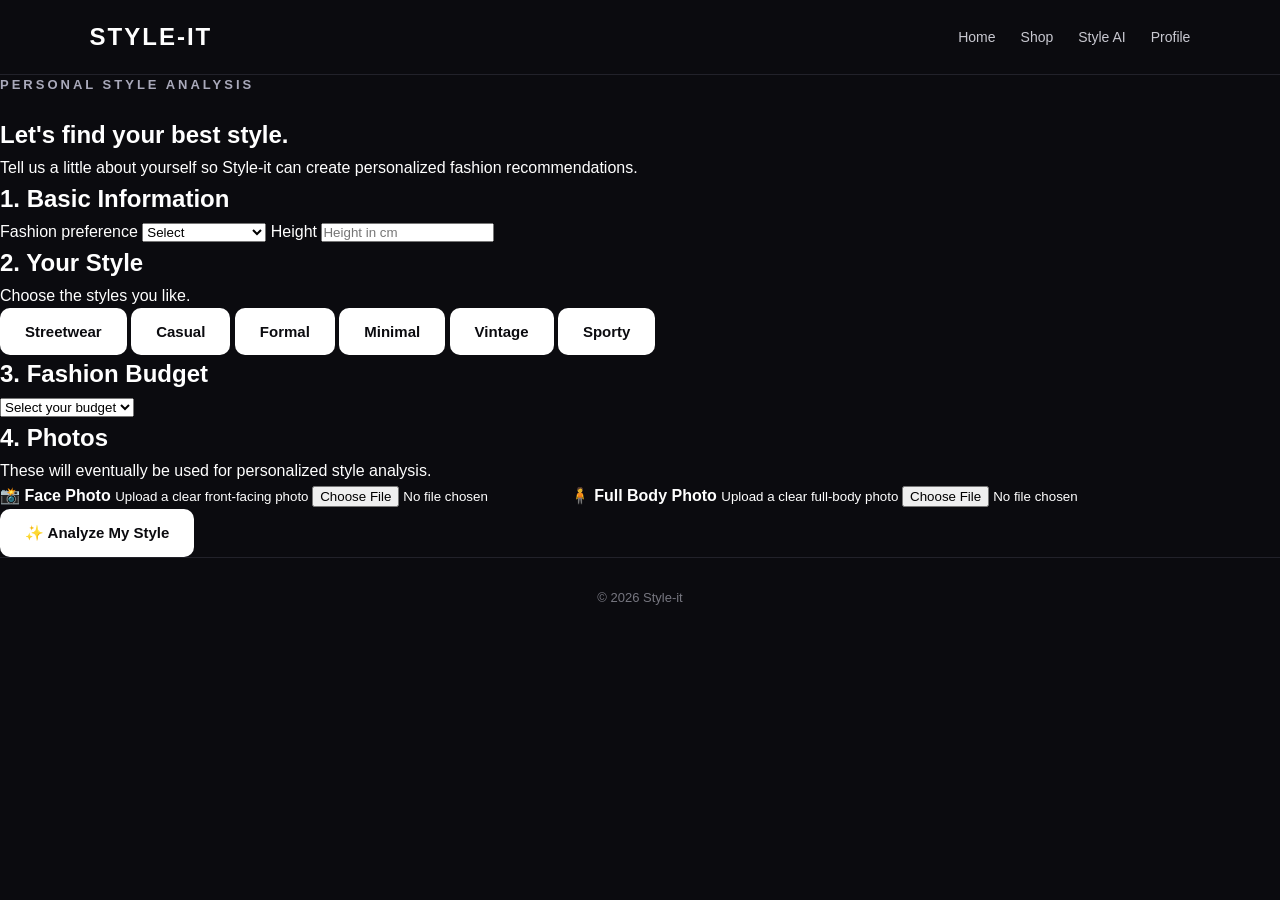
==== analysis.html @ b125848f "Create analysis.html" ====
<!DOCTYPE html>
<html lang="en">
<head>
    <meta charset="UTF-8">
    <meta name="viewport" content="width=device-width, initial-scale=1.0">

    <title>Style-it | Style Analysis</title>

    <link rel="stylesheet" href="style.css">
</head>

<body>

    <header>
        <div class="logo">STYLE-IT</div>

        <nav>
            <a href="index.html">Home</a>
            <a href="#">Shop</a>
            <a href="analysis.html">Style AI</a>
            <a href="#">Profile</a>
        </nav>
    </header>


    <main class="analysis-page">

        <section class="analysis-header">

            <p class="tagline">PERSONAL STYLE ANALYSIS</p>

            <h1>
                Let's find your
                <span>best style.</span>
            </h1>

            <p>
                Tell us a little about yourself so Style-it
                can create personalized fashion recommendations.
            </p>

        </section>


        <section class="analysis-form">

            <div class="form-section">

                <h2>1. Basic Information</h2>

                <label for="gender">Fashion preference</label>

                <select id="gender">
                    <option value="">Select</option>
                    <option value="men">Men's fashion</option>
                    <option value="women">Women's fashion</option>
                    <option value="unisex">Unisex</option>
                </select>


                <label for="height">Height</label>

                <input
                    type="number"
                    id="height"
                    placeholder="Height in cm"
                >

            </div>


            <div class="form-section">

                <h2>2. Your Style</h2>

                <p class="form-description">
                    Choose the styles you like.
                </p>

                <div class="style-options">

                    <button type="button"
                            onclick="selectStyle(this, 'Streetwear')">
                        Streetwear
                    </button>

                    <button type="button"
                            onclick="selectStyle(this, 'Casual')">
                        Casual
                    </button>

                    <button type="button"
                            onclick="selectStyle(this, 'Formal')">
                        Formal
                    </button>

                    <button type="button"
                            onclick="selectStyle(this, 'Minimal')">
                        Minimal
                    </button>

                    <button type="button"
                            onclick="selectStyle(this, 'Vintage')">
                        Vintage
                    </button>

                    <button type="button"
                            onclick="selectStyle(this, 'Sporty')">
                        Sporty
                    </button>

                </div>

            </div>


            <div class="form-section">

                <h2>3. Fashion Budget</h2>

                <select id="budget">

                    <option value="">
                        Select your budget
                    </option>

                    <option value="under500">
                        Under ₹500
                    </option>

                    <option value="500-1000">
                        ₹500 – ₹1,000
                    </option>

                    <option value="1000-2000">
                        ₹1,000 – ₹2,000
                    </option>

                    <option value="2000-5000">
                        ₹2,000 – ₹5,000
                    </option>

                    <option value="5000+">
                        ₹5,000+
                    </option>

                </select>

            </div>


            <div class="form-section">

                <h2>4. Photos</h2>

                <p class="form-description">
                    These will eventually be used for personalized
                    style analysis.
                </p>


                <label class="upload-box">

                    <span>📸</span>

                    <strong>Face Photo</strong>

                    <small>
                        Upload a clear front-facing photo
                    </small>

                    <input
                        type="file"
                        id="facePhoto"
                        accept="image/*"
                    >

                </label>


                <label class="upload-box">

                    <span>🧍</span>

                    <strong>Full Body Photo</strong>

                    <small>
                        Upload a clear full-body photo
                    </small>

                    <input
                        type="file"
                        id="bodyPhoto"
                        accept="image/*"
                    >

                </label>

            </div>


            <button
                class="analyze-button"
                onclick="analyzeStyle()">

                ✨ Analyze My Style

            </button>

        </section>

    </main>


    <footer>

        <p>© 2026 Style-it</p>

    </footer>


    <script src="script.js"></script>

</body>
  </html>
---- style.css ----
* {
    margin: 0;
    padding: 0;
    box-sizing: border-box;
}

html {
    scroll-behavior: smooth;
}

body {
    font-family: Arial, Helvetica, sans-serif;
    background: #0b0b0f;
    color: #ffffff;
    line-height: 1.6;
}

/* HEADER */

header {
    width: 100%;
    padding: 18px 7%;
    display: flex;
    align-items: center;
    justify-content: space-between;
    border-bottom: 1px solid #22222a;
    background: #0b0b0f;
    position: sticky;
    top: 0;
    z-index: 100;
}

.logo {
    font-size: 24px;
    font-weight: 900;
    letter-spacing: 2px;
}

nav {
    display: flex;
    gap: 25px;
}

nav a {
    color: #c8c8d0;
    text-decoration: none;
    font-size: 14px;
    transition: 0.3s;
}

nav a:hover {
    color: #ffffff;
}


/* HERO */

.hero {
    min-height: 650px;
    padding: 80px 7%;
    display: flex;
    align-items: center;
    background:
        radial-gradient(circle at 75% 30%, #292942 0%, transparent 35%),
        radial-gradient(circle at 20% 80%, #18182a 0%, transparent 35%),
        #0b0b0f;
}

.hero-content {
    max-width: 720px;
}

.tagline {
    font-size: 13px;
    letter-spacing: 3px;
    font-weight: bold;
    color: #aaaabb;
    margin-bottom: 20px;
}

.hero h1 {
    font-size: clamp(45px, 8vw, 82px);
    line-height: 1.05;
    letter-spacing: -3px;
    margin-bottom: 25px;
}

.hero h1 span {
    display: block;
    color: #a8a8ff;
}

.hero-text {
    max-width: 600px;
    color: #aaaab5;
    font-size: 17px;
    margin-bottom: 35px;
}

.hero-buttons {
    display: flex;
    gap: 15px;
    flex-wrap: wrap;
}

button {
    border: none;
    padding: 15px 25px;
    border-radius: 10px;
    background: #ffffff;
    color: #0b0b0f;
    font-size: 15px;
    font-weight: bold;
    cursor: pointer;
    transition: 0.25s;
}

button:hover {
    transform: translateY(-2px);
    opacity: 0.9;
}

.secondary-button {
    background: #1b1b23;
    color: #ffffff;
    border: 1px solid #33333d;
}


/* CATEGORIES */

.categories {
    padding: 80px 7%;
    background: #101014;
}

.categories h2,
.feature-section h2 {
    font-size: 34px;
    margin-bottom: 35px;
}

.category-grid {
    display: grid;
    grid-template-columns: repeat(4, 1fr);
    gap: 18px;
}

.category-card {
    background: #17171d;
    border: 1px solid #292931;
    border-radius: 16px;
    padding: 30px 20px;
    min-height: 180px;
    transition: 0.3s;
}

.category-card:hover {
    transform: translateY(-5px);
    border-color: #555565;
}

.category-icon {
    font-size: 38px;
    margin-bottom: 15px;
}

.category-card h3 {
    font-size: 18px;
    margin-bottom: 5px;
}

.category-card p {
    color: #8e8e99;
    font-size: 13px;
}


/* FEATURES */

.feature-section {
    padding: 80px 7%;
}

.features {
    display: grid;
    grid-template-columns: repeat(3, 1fr);
    gap: 20px;
}

.feature {
    padding: 30px;
    border: 1px solid #292931;
    background: #111116;
    border-radius: 16px;
}

.feature span {
    font-size: 35px;
}

.feature h3 {
    margin: 15px 0 8px;
    font-size: 20px;
}

.feature p {
    color: #92929d;
    font-size: 14px;
}


/* FOOTER */

footer {
    padding: 30px 7%;
    border-top: 1px solid #22222a;
    color: #777780;
    text-align: center;
    font-size: 13px;
}


/* MOBILE */

@media (max-width: 800px) {

    header {
        padding: 15px 5%;
    }

    nav {
        display: none;
    }

    .hero {
        min-height: 600px;
        padding: 60px 5%;
    }

    .hero h1 {
        font-size: 48px;
        letter-spacing: -2px;
    }

    .hero-text {
        font-size: 15px;
    }

    .categories,
    .feature-section {
        padding: 60px 5%;
    }

    .category-grid {
        grid-template-columns: repeat(2, 1fr);
    }

    .features {
        grid-template-columns: 1fr;
    }
}


/* SMALL PHONES */

@media (max-width: 450px) {

    .hero h1 {
        font-size: 40px;
    }

    .category-grid {
        grid-template-columns: 1fr 1fr;
        gap: 10px;
    }

    .category-card {
        padding: 20px 15px;
        min-height: 150px;
    }

    .category-icon {
        font-size: 30px;
    }

    .hero-buttons {
        flex-direction: column;
    }

    .hero-buttons button {
        width: 100%;
    }
  }
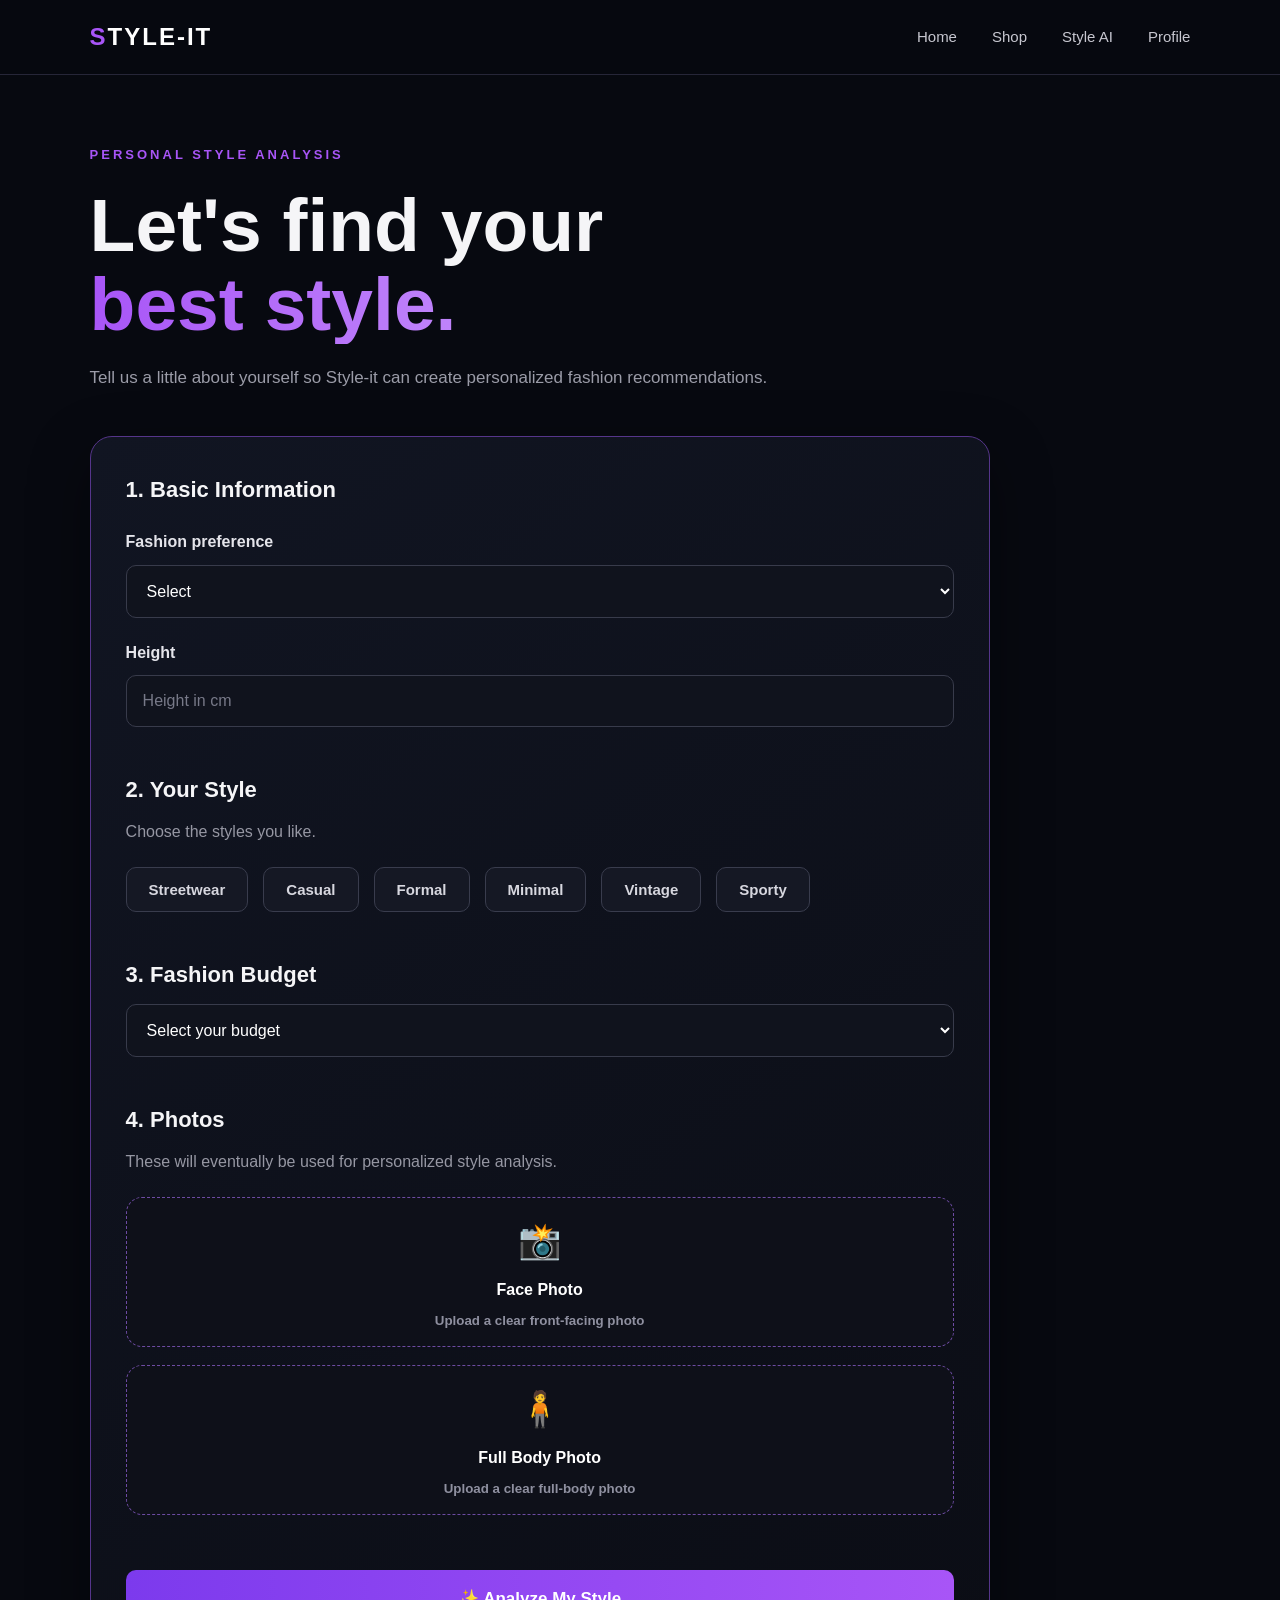
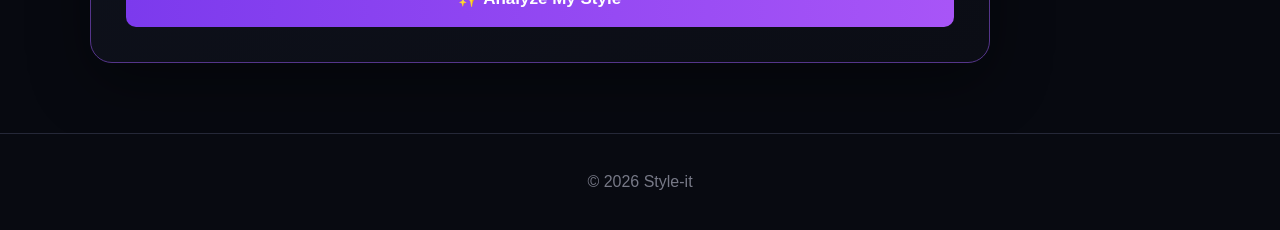
==== commit a2daeedb: "Connect profile navigation" ====
--- a/analysis.html
+++ b/analysis.html
@@ -18,7 +18,7 @@
             <a href="index.html">Home</a>
             <a href="#">Shop</a>
             <a href="analysis.html">Style AI</a>
-            <a href="#">Profile</a>
+            <a href="profile.html">Profile</a>
         </nav>
     </header>
 
--- a/style.css
+++ b/style.css
@@ -1,3 +1,7 @@
+/* =========================================
+   STYLE-IT — PREMIUM DARK AI FASHION DESIGN
+========================================= */
+
 * {
     margin: 0;
     padding: 0;
@@ -10,21 +14,26 @@
 
 body {
     font-family: Arial, Helvetica, sans-serif;
-    background: #0b0b0f;
-    color: #ffffff;
+    background: #070910;
+    color: #f5f5f7;
     line-height: 1.6;
 }
 
-/* HEADER */
+
+/* =========================================
+   HEADER
+========================================= */
 
 header {
     width: 100%;
     padding: 18px 7%;
     display: flex;
+    justify-content: space-between;
     align-items: center;
-    justify-content: space-between;
-    border-bottom: 1px solid #22222a;
-    background: #0b0b0f;
+
+    background: rgba(7, 9, 16, 0.95);
+    border-bottom: 1px solid #262638;
+
     position: sticky;
     top: 0;
     z-index: 100;
@@ -34,199 +43,649 @@
     font-size: 24px;
     font-weight: 900;
     letter-spacing: 2px;
+    color: #ffffff;
+}
+
+.logo::first-letter {
+    color: #a855f7;
 }
 
 nav {
     display: flex;
-    gap: 25px;
+    gap: 35px;
 }
 
 nav a {
-    color: #c8c8d0;
+    color: #c7c7d0;
     text-decoration: none;
-    font-size: 14px;
+    font-size: 15px;
     transition: 0.3s;
 }
 
 nav a:hover {
-    color: #ffffff;
-}
-
-
-/* HERO */
+    color: #a855f7;
+}
+
+
+/* =========================================
+   HERO
+========================================= */
 
 .hero {
     min-height: 650px;
-    padding: 80px 7%;
+    padding: 100px 7%;
+
     display: flex;
     align-items: center;
+
     background:
-        radial-gradient(circle at 75% 30%, #292942 0%, transparent 35%),
-        radial-gradient(circle at 20% 80%, #18182a 0%, transparent 35%),
-        #0b0b0f;
+        radial-gradient(
+            circle at 75% 30%,
+            rgba(124, 58, 237, 0.18),
+            transparent 30%
+        ),
+        radial-gradient(
+            circle at 30% 80%,
+            rgba(168, 85, 247, 0.08),
+            transparent 35%
+        ),
+        #070910;
 }
 
 .hero-content {
-    max-width: 720px;
+    max-width: 750px;
 }
 
 .tagline {
+    color: #a855f7;
     font-size: 13px;
+    font-weight: bold;
     letter-spacing: 3px;
-    font-weight: bold;
-    color: #aaaabb;
     margin-bottom: 20px;
 }
 
 .hero h1 {
-    font-size: clamp(45px, 8vw, 82px);
+    font-size: clamp(48px, 8vw, 85px);
     line-height: 1.05;
     letter-spacing: -3px;
     margin-bottom: 25px;
 }
 
-.hero h1 span {
+.hero h1 span,
+.analysis-header h1 span {
     display: block;
-    color: #a8a8ff;
+
+    background: linear-gradient(
+        90deg,
+        #a855f7,
+        #d8b4fe
+    );
+
+    -webkit-background-clip: text;
+    -webkit-text-fill-color: transparent;
 }
 
 .hero-text {
     max-width: 600px;
-    color: #aaaab5;
+    color: #a5a5b0;
     font-size: 17px;
     margin-bottom: 35px;
 }
 
+
+/* =========================================
+   BUTTONS
+========================================= */
+
 .hero-buttons {
     display: flex;
-    gap: 15px;
+    gap: 16px;
     flex-wrap: wrap;
 }
 
 button {
     border: none;
-    padding: 15px 25px;
     border-radius: 10px;
-    background: #ffffff;
-    color: #0b0b0f;
+
+    padding: 15px 28px;
+
+    background: linear-gradient(
+        135deg,
+        #7c3aed,
+        #a855f7
+    );
+
+    color: white;
     font-size: 15px;
     font-weight: bold;
+
     cursor: pointer;
-    transition: 0.25s;
+
+    transition:
+        transform 0.25s,
+        box-shadow 0.25s;
 }
 
 button:hover {
-    transform: translateY(-2px);
-    opacity: 0.9;
+    transform: translateY(-3px);
+
+    box-shadow:
+        0 10px 30px
+        rgba(168, 85, 247, 0.3);
 }
 
 .secondary-button {
-    background: #1b1b23;
+    background: #12151f;
+    border: 1px solid #363647;
     color: #ffffff;
-    border: 1px solid #33333d;
-}
-
-
-/* CATEGORIES */
+}
+
+
+/* =========================================
+   CATEGORIES
+========================================= */
 
 .categories {
-    padding: 80px 7%;
-    background: #101014;
+    padding: 90px 7%;
+    background: #0a0c14;
 }
 
 .categories h2,
 .feature-section h2 {
-    font-size: 34px;
-    margin-bottom: 35px;
+    font-size: 38px;
+    margin-bottom: 40px;
 }
 
 .category-grid {
     display: grid;
-    grid-template-columns: repeat(4, 1fr);
-    gap: 18px;
+
+    grid-template-columns:
+        repeat(4, 1fr);
+
+    gap: 20px;
 }
 
 .category-card {
-    background: #17171d;
-    border: 1px solid #292931;
-    border-radius: 16px;
-    padding: 30px 20px;
-    min-height: 180px;
-    transition: 0.3s;
+    background:
+        linear-gradient(
+            145deg,
+            #141725,
+            #0e1019
+        );
+
+    border: 1px solid #292b3d;
+
+    border-radius: 18px;
+
+    padding: 30px 22px;
+
+    min-height: 190px;
+
+    cursor: pointer;
+
+    transition:
+        transform 0.3s,
+        border 0.3s,
+        box-shadow 0.3s;
 }
 
 .category-card:hover {
-    transform: translateY(-5px);
-    border-color: #555565;
+    transform: translateY(-6px);
+
+    border-color: #8b5cf6;
+
+    box-shadow:
+        0 15px 40px
+        rgba(124, 58, 237, 0.15);
 }
 
 .category-icon {
-    font-size: 38px;
-    margin-bottom: 15px;
+    font-size: 40px;
+    margin-bottom: 18px;
 }
 
 .category-card h3 {
-    font-size: 18px;
-    margin-bottom: 5px;
+    font-size: 19px;
+    margin-bottom: 6px;
 }
 
 .category-card p {
-    color: #8e8e99;
-    font-size: 13px;
-}
-
-
-/* FEATURES */
+    color: #8f90a0;
+    font-size: 14px;
+}
+
+
+/* =========================================
+   FEATURES
+========================================= */
 
 .feature-section {
-    padding: 80px 7%;
+    padding: 90px 7%;
 }
 
 .features {
     display: grid;
-    grid-template-columns: repeat(3, 1fr);
-    gap: 20px;
+
+    grid-template-columns:
+        repeat(3, 1fr);
+
+    gap: 22px;
 }
 
 .feature {
-    padding: 30px;
-    border: 1px solid #292931;
-    background: #111116;
+    background: #0f111b;
+
+    border: 1px solid #292b3d;
+
+    border-radius: 18px;
+
+    padding: 32px;
+}
+
+.feature span {
+    font-size: 38px;
+}
+
+.feature h3 {
+    margin: 16px 0 8px;
+}
+
+.feature p {
+    color: #9899a6;
+}
+
+
+/* =========================================
+   ANALYSIS PAGE
+========================================= */
+
+.analysis-page,
+.results-page {
+    min-height: 100vh;
+    padding: 70px 7%;
+}
+
+.analysis-header {
+    max-width: 750px;
+    margin-bottom: 45px;
+}
+
+.analysis-header h1 {
+    font-size: clamp(45px, 7vw, 75px);
+    line-height: 1.05;
+    margin-bottom: 20px;
+}
+
+.analysis-header > p:last-child {
+    color: #9b9ca8;
+    font-size: 17px;
+}
+
+
+/* =========================================
+   ANALYSIS FORM
+========================================= */
+
+.analysis-form {
+    max-width: 900px;
+
+    padding: 35px;
+
+    background:
+        linear-gradient(
+            145deg,
+            #111522,
+            #0b0d15
+        );
+
+    border: 1px solid #55358a;
+
+    border-radius: 22px;
+
+    box-shadow:
+        0 20px 60px
+        rgba(0, 0, 0, 0.4);
+}
+
+
+/* MAIN FIX:
+   Adds clear space between every section
+*/
+
+.form-section {
+    margin-bottom: 45px;
+}
+
+
+/* FORM HEADINGS */
+
+.form-section h2 {
+    font-size: 22px;
+    margin-bottom: 12px;
+}
+
+.form-description {
+    color: #9697a3;
+    margin-bottom: 22px;
+}
+
+
+/* =========================================
+   LABELS
+========================================= */
+
+label {
+    display: block;
+
+    margin-top: 22px;
+    margin-bottom: 10px;
+
+    color: #e5e5eb;
+    font-weight: bold;
+}
+
+
+/* =========================================
+   INPUTS AND SELECTS
+========================================= */
+
+input,
+select {
+    width: 100%;
+
+    padding: 16px;
+
+    background: #10131d;
+
+    border: 1px solid #383b4b;
+
+    border-radius: 10px;
+
+    color: #ffffff;
+
+    font-size: 16px;
+
+    outline: none;
+
+    transition:
+        border 0.25s,
+        box-shadow 0.25s;
+}
+
+
+/* FIXES BLACK HEIGHT TEXT */
+
+input[type="number"] {
+    color: #ffffff;
+    background: #10131d;
+}
+
+
+/* Placeholder text */
+
+input::placeholder {
+    color: #777988;
+}
+
+
+/* Focus effect */
+
+input:focus,
+select:focus {
+    border-color: #a855f7;
+
+    box-shadow:
+        0 0 0 3px
+        rgba(168, 85, 247, 0.12);
+}
+
+
+/* Dropdown options */
+
+select option {
+    background: #11131d;
+    color: #ffffff;
+}
+
+
+/* =========================================
+   STYLE BUTTONS
+========================================= */
+
+.style-options {
+    display: flex;
+    flex-wrap: wrap;
+
+    /* MAIN SPACING FIX */
+
+    gap: 15px;
+
+    margin-top: 22px;
+}
+
+.style-options button {
+    padding: 13px 22px;
+
+    background: #151824;
+
+    border: 1px solid #393c4d;
+
+    color: #d7d7df;
+}
+
+
+/* Selected style */
+
+.style-options button.selected {
+    background:
+        linear-gradient(
+            135deg,
+            #7c3aed,
+            #a855f7
+        );
+
+    border-color: #a855f7;
+
+    color: white;
+
+    box-shadow:
+        0 8px 25px
+        rgba(168, 85, 247, 0.25);
+}
+
+
+/* =========================================
+   PHOTO UPLOAD
+========================================= */
+
+.upload-box {
+    margin-top: 18px;
+
+    min-height: 150px;
+
+    border: 1px dashed #6d4ba3;
+
     border-radius: 16px;
-}
-
-.feature span {
+
+    background: #0e1019;
+
+    display: flex;
+
+    flex-direction: column;
+
+    align-items: center;
+
+    justify-content: center;
+
+    gap: 8px;
+
+    cursor: pointer;
+
+    transition:
+        background 0.25s,
+        border 0.25s;
+}
+
+.upload-box:hover {
+    background: #151724;
+
+    border-color: #a855f7;
+}
+
+.upload-box span {
     font-size: 35px;
 }
 
-.feature h3 {
-    margin: 15px 0 8px;
-    font-size: 20px;
-}
-
-.feature p {
-    color: #92929d;
-    font-size: 14px;
-}
-
-
-/* FOOTER */
+.upload-box strong {
+    color: #ffffff;
+}
+
+.upload-box small {
+    color: #8f90a0;
+}
+
+.upload-box input {
+    display: none;
+}
+
+
+/* =========================================
+   ANALYZE BUTTON
+========================================= */
+
+.analyze-button {
+    width: 100%;
+
+    padding: 18px;
+
+    font-size: 17px;
+
+    margin-top: 10px;
+
+    background:
+        linear-gradient(
+            90deg,
+            #7c3aed,
+            #a855f7
+        );
+}
+
+
+/* =========================================
+   RESULTS PAGE
+========================================= */
+
+.results-grid {
+    display: grid;
+
+    grid-template-columns:
+        repeat(auto-fit, minmax(250px, 1fr));
+
+    gap: 22px;
+}
+
+.result-card {
+    background: #10131d;
+
+    border: 1px solid #303345;
+
+    border-radius: 18px;
+
+    padding: 28px;
+}
+
+.result-card:hover {
+    border-color: #8b5cf6;
+}
+
+.result-icon {
+    font-size: 35px;
+}
+
+.result-card h2 {
+    margin: 14px 0;
+}
+
+.result-card p,
+.result-card li {
+    color: #a7a8b4;
+    margin-bottom: 10px;
+}
+
+.result-card strong {
+    color: #ffffff;
+}
+
+.result-card ul {
+    padding-left: 20px;
+}
+
+.coming-soon {
+    color: #a855f7 !important;
+    font-size: 13px;
+}
+
+
+/* =========================================
+   OUTFIT SECTION
+========================================= */
+
+.outfit-section {
+    margin-top: 45px;
+
+    padding: 45px;
+
+    text-align: center;
+
+    border: 1px solid #55358a;
+
+    border-radius: 22px;
+
+    background:
+        radial-gradient(
+            circle at center,
+            rgba(124, 58, 237, 0.14),
+            transparent 60%
+        ),
+        #10131d;
+}
+
+.outfit-section h2 {
+    font-size: 32px;
+    margin-bottom: 12px;
+}
+
+.outfit-section p {
+    color: #999aa6;
+    margin-bottom: 25px;
+}
+
+
+/* =========================================
+   FOOTER
+========================================= */
 
 footer {
-    padding: 30px 7%;
-    border-top: 1px solid #22222a;
-    color: #777780;
+    padding: 35px 7%;
+
+    border-top: 1px solid #252838;
+
+    background: #080a11;
+
+    color: #777987;
+
     text-align: center;
-    font-size: 13px;
-}
-
-
-/* MOBILE */
+}
+
+
+/* =========================================
+   MOBILE
+========================================= */
 
 @media (max-width: 800px) {
 
     header {
-        padding: 15px 5%;
+        padding: 16px 5%;
     }
 
     nav {
@@ -235,53 +694,41 @@
 
     .hero {
         min-height: 600px;
-        padding: 60px 5%;
+        padding: 70px 5%;
     }
 
     .hero h1 {
-        font-size: 48px;
-        letter-spacing: -2px;
-    }
-
-    .hero-text {
-        font-size: 15px;
+        font-size: 52px;
     }
 
     .categories,
-    .feature-section {
-        padding: 60px 5%;
+    .feature-section,
+    .analysis-page,
+    .results-page {
+        padding-left: 5%;
+        padding-right: 5%;
     }
 
     .category-grid {
-        grid-template-columns: repeat(2, 1fr);
+        grid-template-columns:
+            repeat(2, 1fr);
     }
 
     .features {
         grid-template-columns: 1fr;
     }
-}
-
-
-/* SMALL PHONES */
+
+    .analysis-form {
+        padding: 22px;
+    }
+}
+
 
 @media (max-width: 450px) {
 
-    .hero h1 {
-        font-size: 40px;
-    }
-
-    .category-grid {
-        grid-template-columns: 1fr 1fr;
-        gap: 10px;
-    }
-
-    .category-card {
-        padding: 20px 15px;
-        min-height: 150px;
-    }
-
-    .category-icon {
-        font-size: 30px;
+    .hero h1,
+    .analysis-header h1 {
+        font-size: 42px;
     }
 
     .hero-buttons {
@@ -291,4 +738,385 @@
     .hero-buttons button {
         width: 100%;
     }
-  }
+
+    .category-card {
+        min-height: 155px;
+        padding: 20px 15px;
+    }
+
+    .style-options {
+        gap: 12px;
+    }
+
+    .style-options button {
+        padding: 12px 16px;
+    }
+
+    .analysis-form {
+        padding: 18px;
+    }
+    }
+/* =========================================
+   SHOP PAGE
+========================================= */
+
+.shop-page {
+    min-height: 100vh;
+    padding: 70px 7%;
+}
+
+
+/* SHOP HEADER */
+
+.shop-header {
+    max-width: 750px;
+    margin-bottom: 40px;
+}
+
+.shop-header h1 {
+    font-size: clamp(48px, 7vw, 78px);
+    line-height: 1.05;
+    letter-spacing: -3px;
+    margin-bottom: 20px;
+}
+
+.shop-header h1 span {
+    display: block;
+
+    background: linear-gradient(
+        90deg,
+        #a855f7,
+        #d8b4fe
+    );
+
+    -webkit-background-clip: text;
+    -webkit-text-fill-color: transparent;
+}
+
+.shop-header > p:last-child {
+    color: #9b9ca8;
+    font-size: 17px;
+}
+
+
+/* =========================================
+   SEARCH
+========================================= */
+
+.shop-search {
+    max-width: 800px;
+    margin-bottom: 25px;
+}
+
+.shop-search input {
+    width: 100%;
+
+    padding: 18px 20px;
+
+    background: #10131d;
+
+    border: 1px solid #383b4b;
+
+    border-radius: 14px;
+
+    color: #ffffff;
+
+    font-size: 16px;
+
+    outline: none;
+}
+
+.shop-search input:focus {
+    border-color: #a855f7;
+
+    box-shadow:
+        0 0 0 3px
+        rgba(168, 85, 247, 0.12);
+}
+
+
+/* =========================================
+   FILTERS
+========================================= */
+
+.shop-filters {
+    display: flex;
+
+    flex-wrap: wrap;
+
+    gap: 12px;
+
+    margin-bottom: 40px;
+}
+
+.shop-filters .filter {
+    padding: 12px 20px;
+
+    background: #11141f;
+
+    border: 1px solid #343747;
+
+    border-radius: 10px;
+
+    color: #c9cad4;
+
+    font-size: 14px;
+}
+
+.shop-filters .filter:hover {
+    border-color: #8b5cf6;
+}
+
+.shop-filters .filter.active {
+    background:
+        linear-gradient(
+            135deg,
+            #7c3aed,
+            #a855f7
+        );
+
+    border-color: #a855f7;
+
+    color: #ffffff;
+}
+
+
+/* =========================================
+   PRODUCT GRID
+========================================= */
+
+.product-section {
+    margin-bottom: 70px;
+}
+
+.product-grid {
+    display: grid;
+
+    grid-template-columns:
+        repeat(3, 1fr);
+
+    gap: 22px;
+}
+
+
+/* =========================================
+   PRODUCT CARD
+========================================= */
+
+.product-card {
+    overflow: hidden;
+
+    background:
+        linear-gradient(
+            145deg,
+            #131622,
+            #0e1018
+        );
+
+    border: 1px solid #292c3d;
+
+    border-radius: 18px;
+
+    transition:
+        transform 0.3s,
+        border 0.3s,
+        box-shadow 0.3s;
+}
+
+.product-card:hover {
+    transform: translateY(-6px);
+
+    border-color: #8b5cf6;
+
+    box-shadow:
+        0 15px 40px
+        rgba(124, 58, 237, 0.15);
+}
+
+
+/* PRODUCT IMAGE AREA */
+
+.product-image {
+    height: 230px;
+
+    display: flex;
+
+    align-items: center;
+
+    justify-content: center;
+
+    font-size: 85px;
+
+    background:
+        radial-gradient(
+            circle at center,
+            rgba(168, 85, 247, 0.15),
+            transparent 60%
+        ),
+        #0b0e17;
+
+    border-bottom: 1px solid #292c3d;
+}
+
+
+/* PRODUCT INFORMATION */
+
+.product-info {
+    padding: 22px;
+}
+
+.product-category {
+    color: #a855f7;
+
+    font-size: 11px;
+
+    font-weight: bold;
+
+    letter-spacing: 2px;
+}
+
+.product-info h2 {
+    font-size: 19px;
+
+    margin: 8px 0;
+}
+
+.product-description {
+    color: #858795;
+
+    font-size: 13px;
+
+    margin-bottom: 20px;
+}
+
+
+/* PRODUCT PRICE + BUTTON */
+
+.product-bottom {
+    display: flex;
+
+    align-items: center;
+
+    justify-content: space-between;
+
+    gap: 10px;
+}
+
+.product-bottom strong {
+    font-size: 20px;
+
+    color: #ffffff;
+}
+
+.product-bottom button {
+    padding: 10px 18px;
+
+    font-size: 13px;
+}
+
+
+/* =========================================
+   COMPLETE MY LOOK
+========================================= */
+
+.complete-look {
+    max-width: 900px;
+
+    margin: 20px auto 40px;
+
+    padding: 55px 30px;
+
+    text-align: center;
+
+    border: 1px solid #55358a;
+
+    border-radius: 22px;
+
+    background:
+        radial-gradient(
+            circle at center,
+            rgba(124, 58, 237, 0.16),
+            transparent 60%
+        ),
+        #10131d;
+}
+
+.complete-look h2 {
+    font-size: clamp(30px, 5vw, 48px);
+
+    line-height: 1.1;
+
+    margin-bottom: 18px;
+}
+
+.complete-look h2 span {
+    display: block;
+
+    background: linear-gradient(
+        90deg,
+        #a855f7,
+        #d8b4fe
+    );
+
+    -webkit-background-clip: text;
+    -webkit-text-fill-color: transparent;
+}
+
+.complete-look > p:not(.tagline) {
+    max-width: 600px;
+
+    margin: 0 auto 25px;
+
+    color: #999aa6;
+}
+
+
+/* =========================================
+   SHOP MOBILE
+========================================= */
+
+@media (max-width: 800px) {
+
+    .shop-page {
+        padding: 60px 5%;
+    }
+
+    .product-grid {
+        grid-template-columns:
+            repeat(2, 1fr);
+    }
+
+    .product-image {
+        height: 190px;
+    }
+}
+
+
+@media (max-width: 500px) {
+
+    .shop-header h1 {
+        font-size: 44px;
+
+        letter-spacing: -2px;
+    }
+
+    .shop-filters {
+        gap: 9px;
+    }
+
+    .shop-filters .filter {
+        padding: 10px 14px;
+    }
+
+    .product-grid {
+        grid-template-columns: 1fr;
+    }
+
+    .product-image {
+        height: 220px;
+    }
+
+    .complete-look {
+        padding: 40px 20px;
+    }
+       }
